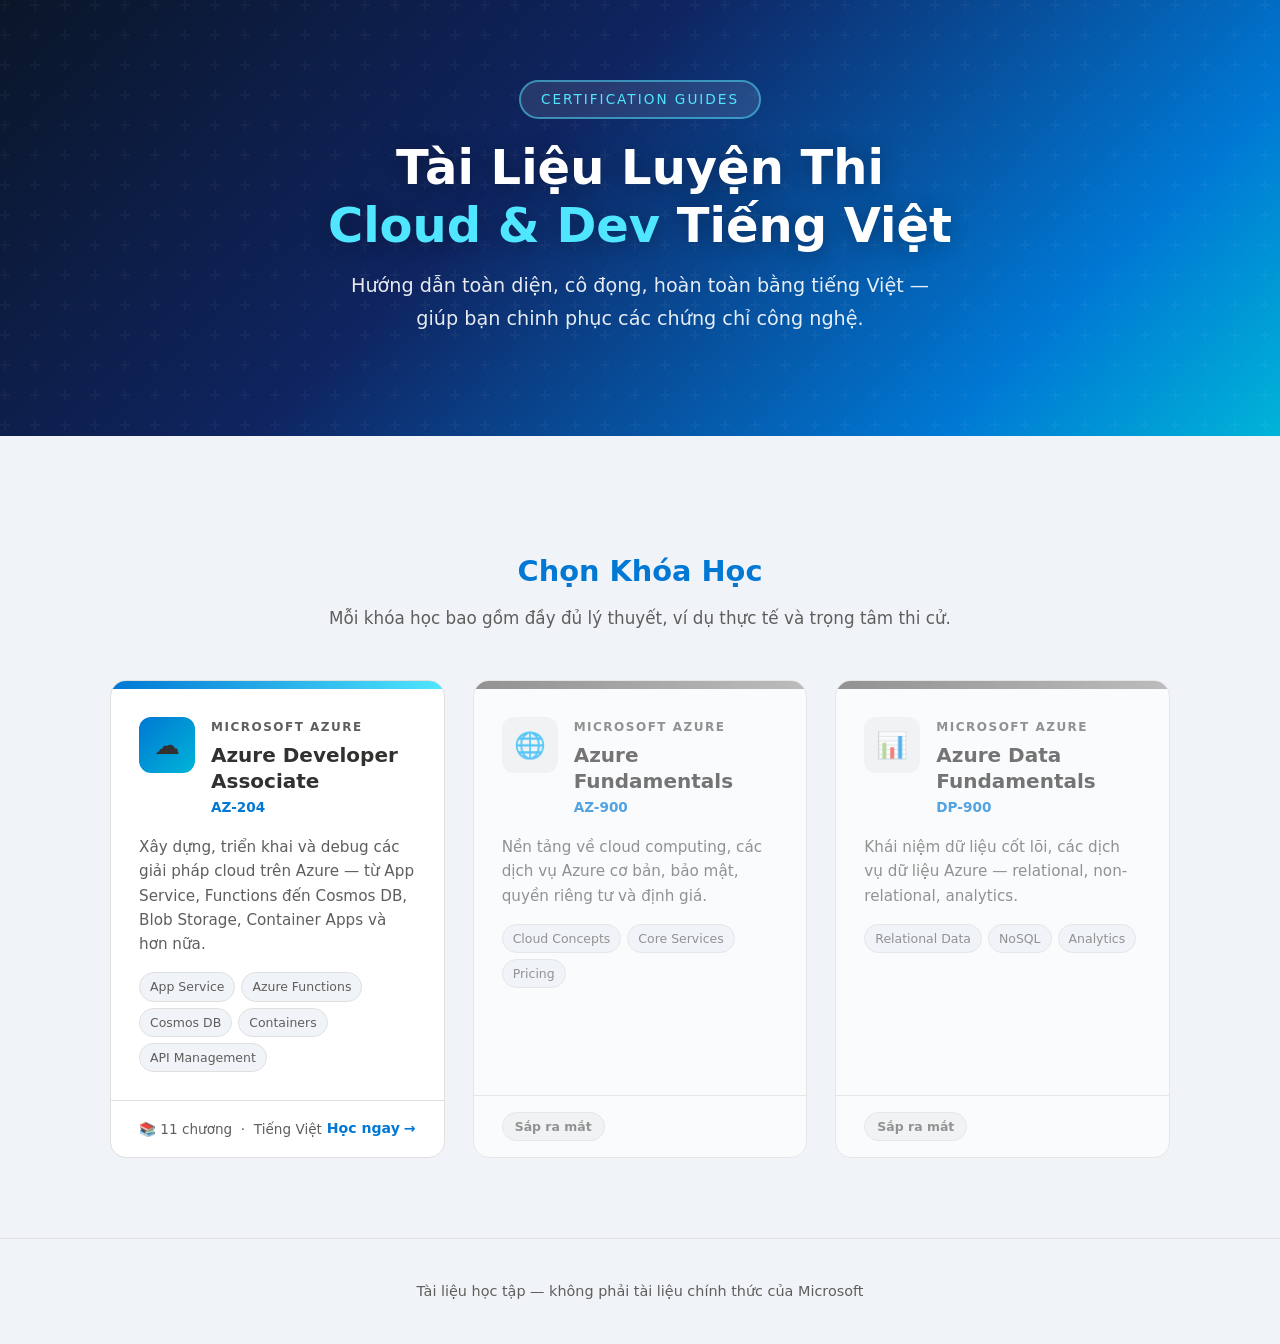
==== index.html @ 27ec018d "feat: add root index page and az-204 course content - Add root index.html as course hub with links t" ====
<!DOCTYPE html>
<html lang="vi">
<head>
<meta charset="UTF-8">
<meta name="viewport" content="width=device-width, initial-scale=1.0">
<title>Cloud & Dev Certification Guides – Tiếng Việt</title>
<style>
  :root {
    --primary: #0078d4;
    --secondary: #005a9e;
    --accent: #50e6ff;
    --bg: #f0f4f8;
    --card-bg: #ffffff;
    --text: #323130;
    --muted: #605e5c;
    --border: #e1dfdd;
  }
  * { box-sizing: border-box; margin: 0; padding: 0; }
  body { font-family: 'Segoe UI', system-ui, -apple-system, sans-serif; background: var(--bg); color: var(--text); line-height: 1.7; }

  /* ── HERO ── */
  .hero {
    background: linear-gradient(135deg, #0a1628 0%, #0f2460 40%, #0078d4 80%, #00b4d8 100%);
    color: white;
    padding: 80px 40px 100px;
    text-align: center;
    position: relative;
    overflow: hidden;
  }
  .hero::before {
    content: '';
    position: absolute; inset: 0;
    background: url("data:image/svg+xml,%3Csvg width='60' height='60' viewBox='0 0 60 60' xmlns='http://www.w3.org/2000/svg'%3E%3Cg fill='none' fill-rule='evenodd'%3E%3Cg fill='%23ffffff' fill-opacity='0.03'%3E%3Cpath d='M36 34v-4h-2v4h-4v2h4v4h2v-4h4v-2h-4zm0-30V0h-2v4h-4v2h4v4h2V6h4V4h-4zM6 34v-4H4v4H0v2h4v4h2v-4h4v-2H6zM6 4V0H4v4H0v2h4v4h2V6h4V4H6z'/%3E%3C/g%3E%3C/g%3E%3C/svg%3E");
  }
  .hero-content { position: relative; z-index: 1; }
  .site-badge {
    display: inline-block;
    background: rgba(255,255,255,0.1);
    border: 2px solid rgba(80,230,255,0.5);
    border-radius: 50px;
    padding: 6px 20px;
    font-size: 0.85rem;
    letter-spacing: 2px;
    text-transform: uppercase;
    margin-bottom: 20px;
    color: var(--accent);
  }
  .hero h1 {
    font-size: 3rem;
    font-weight: 700;
    margin-bottom: 16px;
    line-height: 1.2;
    text-shadow: 0 2px 20px rgba(0,0,0,0.3);
  }
  .hero h1 span { color: var(--accent); }
  .hero p {
    font-size: 1.2rem;
    opacity: 0.9;
    max-width: 600px;
    margin: 0 auto;
  }

  /* ── WAVE ── */
  .wave-divider { margin-top: -2px; background: var(--bg); }
  .wave-divider svg { display: block; }

  /* ── CONTAINER ── */
  .container { max-width: 1100px; margin: 0 auto; padding: 0 20px; }

  /* ── SECTION ── */
  .courses-section { padding: 60px 0 80px; }
  .section-title {
    text-align: center;
    margin-bottom: 48px;
  }
  .section-title h2 {
    font-size: 1.8rem;
    color: var(--primary);
    margin-bottom: 8px;
  }
  .section-title p { color: var(--muted); font-size: 1.05rem; }

  /* ── COURSE GRID ── */
  .course-grid {
    display: grid;
    grid-template-columns: repeat(auto-fill, minmax(320px, 1fr));
    gap: 28px;
  }

  /* ── COURSE CARD ── */
  .course-card {
    background: var(--card-bg);
    border-radius: 16px;
    border: 1px solid var(--border);
    text-decoration: none;
    color: var(--text);
    display: flex;
    flex-direction: column;
    transition: transform 0.2s, box-shadow 0.2s, border-color 0.2s;
    overflow: hidden;
  }
  .course-card:hover {
    transform: translateY(-4px);
    box-shadow: 0 12px 40px rgba(0,120,212,0.15);
    border-color: var(--primary);
  }

  .card-banner {
    height: 8px;
  }
  .banner-azure  { background: linear-gradient(90deg, #0078d4, #50e6ff); }
  .banner-coming { background: linear-gradient(90deg, #605e5c, #a19f9d); }

  .card-body {
    padding: 28px;
    flex: 1;
    display: flex;
    flex-direction: column;
    gap: 16px;
  }

  .card-header-row {
    display: flex;
    align-items: flex-start;
    gap: 16px;
  }
  .card-icon {
    width: 56px; height: 56px;
    border-radius: 12px;
    display: flex; align-items: center; justify-content: center;
    font-size: 1.6rem;
    flex-shrink: 0;
  }
  .icon-azure  { background: linear-gradient(135deg, #0078d4, #00b4d8); }
  .icon-coming { background: #f3f2f1; }

  .card-info { flex: 1; }
  .card-provider {
    font-size: 0.75rem;
    font-weight: 600;
    text-transform: uppercase;
    letter-spacing: 1.5px;
    color: var(--muted);
    margin-bottom: 4px;
  }
  .card-title {
    font-size: 1.25rem;
    font-weight: 700;
    color: var(--text);
    line-height: 1.3;
  }
  .card-code {
    font-size: 0.85rem;
    color: var(--primary);
    font-weight: 600;
    margin-top: 2px;
  }

  .card-desc {
    font-size: 0.95rem;
    color: var(--muted);
    line-height: 1.6;
  }

  .card-tags {
    display: flex;
    flex-wrap: wrap;
    gap: 6px;
  }
  .tag {
    background: #f0f4f8;
    border: 1px solid var(--border);
    border-radius: 20px;
    padding: 3px 10px;
    font-size: 0.78rem;
    color: var(--muted);
  }

  .card-footer {
    padding: 16px 28px;
    border-top: 1px solid var(--border);
    display: flex;
    justify-content: space-between;
    align-items: center;
  }
  .card-stats { font-size: 0.85rem; color: var(--muted); }
  .card-cta {
    font-size: 0.88rem;
    font-weight: 600;
    color: var(--primary);
    display: flex;
    align-items: center;
    gap: 4px;
  }
  .card-cta .arrow { transition: transform 0.2s; }
  .course-card:hover .card-cta .arrow { transform: translateX(4px); }

  /* Coming soon state */
  .course-card.coming-soon {
    opacity: 0.65;
    cursor: default;
    pointer-events: none;
  }
  .badge-soon {
    display: inline-block;
    background: #f3f2f1;
    border: 1px solid var(--border);
    border-radius: 20px;
    padding: 3px 12px;
    font-size: 0.78rem;
    color: var(--muted);
    font-weight: 600;
  }

  /* ── FOOTER ── */
  footer {
    text-align: center;
    padding: 40px 20px;
    color: var(--muted);
    font-size: 0.9rem;
    border-top: 1px solid var(--border);
  }

  @media (max-width: 600px) {
    .hero h1 { font-size: 2rem; }
    .hero { padding: 60px 20px 80px; }
  }
</style>
</head>
<body>

<div class="hero">
  <div class="hero-content">
    <div class="site-badge">Certification Guides</div>
    <h1>Tài Liệu Luyện Thi<br><span>Cloud & Dev</span> Tiếng Việt</h1>
    <p>Hướng dẫn toàn diện, cô đọng, hoàn toàn bằng tiếng Việt — giúp bạn chinh phục các chứng chỉ công nghệ.</p>
  </div>
</div>

<div class="wave-divider">
  <svg viewBox="0 0 1440 60" xmlns="http://www.w3.org/2000/svg">
    <path d="M0,30 C240,60 480,0 720,30 C960,60 1200,0 1440,30 L1440,60 L0,60 Z" fill="#f0f4f8"/>
  </svg>
</div>

<section class="courses-section">
  <div class="container">
    <div class="section-title">
      <h2>Chọn Khóa Học</h2>
      <p>Mỗi khóa học bao gồm đầy đủ lý thuyết, ví dụ thực tế và trọng tâm thi cử.</p>
    </div>

    <div class="course-grid">

      <!-- AZ-204 -->
      <a href="az-204/index.html" class="course-card">
        <div class="card-banner banner-azure"></div>
        <div class="card-body">
          <div class="card-header-row">
            <div class="card-icon icon-azure">☁️</div>
            <div class="card-info">
              <div class="card-provider">Microsoft Azure</div>
              <div class="card-title">Azure Developer Associate</div>
              <div class="card-code">AZ-204</div>
            </div>
          </div>
          <p class="card-desc">Xây dựng, triển khai và debug các giải pháp cloud trên Azure — từ App Service, Functions đến Cosmos DB, Blob Storage, Container Apps và hơn nữa.</p>
          <div class="card-tags">
            <span class="tag">App Service</span>
            <span class="tag">Azure Functions</span>
            <span class="tag">Cosmos DB</span>
            <span class="tag">Containers</span>
            <span class="tag">API Management</span>
          </div>
        </div>
        <div class="card-footer">
          <span class="card-stats">📚 11 chương &nbsp;·&nbsp; Tiếng Việt</span>
          <span class="card-cta">Học ngay <span class="arrow">→</span></span>
        </div>
      </a>

      <!-- Placeholder: AZ-900 -->
      <div class="course-card coming-soon">
        <div class="card-banner banner-coming"></div>
        <div class="card-body">
          <div class="card-header-row">
            <div class="card-icon icon-coming">🌐</div>
            <div class="card-info">
              <div class="card-provider">Microsoft Azure</div>
              <div class="card-title">Azure Fundamentals</div>
              <div class="card-code">AZ-900</div>
            </div>
          </div>
          <p class="card-desc">Nền tảng về cloud computing, các dịch vụ Azure cơ bản, bảo mật, quyền riêng tư và định giá.</p>
          <div class="card-tags">
            <span class="tag">Cloud Concepts</span>
            <span class="tag">Core Services</span>
            <span class="tag">Pricing</span>
          </div>
        </div>
        <div class="card-footer">
          <span class="badge-soon">Sắp ra mắt</span>
        </div>
      </div>

      <!-- Placeholder: DP-900 -->
      <div class="course-card coming-soon">
        <div class="card-banner banner-coming"></div>
        <div class="card-body">
          <div class="card-header-row">
            <div class="card-icon icon-coming">📊</div>
            <div class="card-info">
              <div class="card-provider">Microsoft Azure</div>
              <div class="card-title">Azure Data Fundamentals</div>
              <div class="card-code">DP-900</div>
            </div>
          </div>
          <p class="card-desc">Khái niệm dữ liệu cốt lõi, các dịch vụ dữ liệu Azure — relational, non-relational, analytics.</p>
          <div class="card-tags">
            <span class="tag">Relational Data</span>
            <span class="tag">NoSQL</span>
            <span class="tag">Analytics</span>
          </div>
        </div>
        <div class="card-footer">
          <span class="badge-soon">Sắp ra mắt</span>
        </div>
      </div>

    </div>
  </div>
</section>

<footer>
  Tài liệu học tập &mdash; không phải tài liệu chính thức của Microsoft
</footer>

</body>
</html>
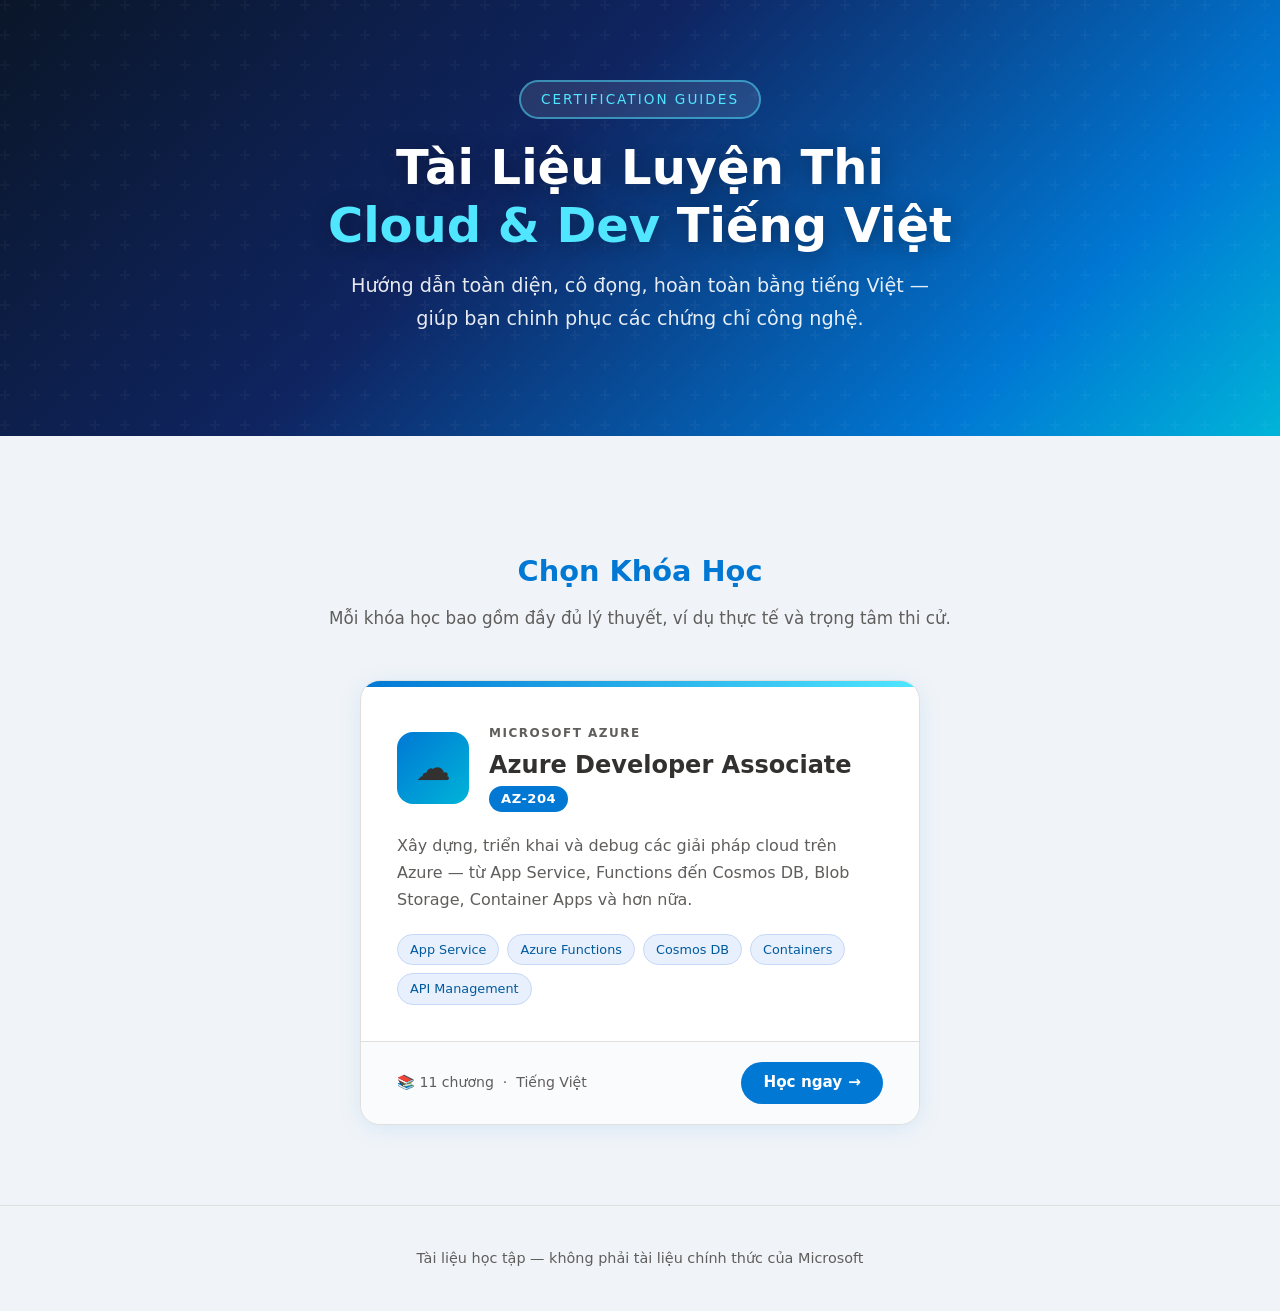
==== commit ea5c2bc6: "refactor: replace ASCII diagram with visual arch cards and clean up index page - az-204/index.html: " ====
--- a/index.html
+++ b/index.html
@@ -80,17 +80,16 @@
   }
   .section-title p { color: var(--muted); font-size: 1.05rem; }
 
-  /* ── COURSE GRID ── */
-  .course-grid {
-    display: grid;
-    grid-template-columns: repeat(auto-fill, minmax(320px, 1fr));
-    gap: 28px;
+  /* ── FEATURED CARD WRAPPER ── */
+  .featured-wrap {
+    display: flex;
+    justify-content: center;
   }
 
   /* ── COURSE CARD ── */
   .course-card {
     background: var(--card-bg);
-    border-radius: 16px;
+    border-radius: 20px;
     border: 1px solid var(--border);
     text-decoration: none;
     color: var(--text);
@@ -98,41 +97,40 @@
     flex-direction: column;
     transition: transform 0.2s, box-shadow 0.2s, border-color 0.2s;
     overflow: hidden;
+    width: 100%;
+    max-width: 560px;
+    box-shadow: 0 4px 24px rgba(0,120,212,0.10);
   }
   .course-card:hover {
-    transform: translateY(-4px);
-    box-shadow: 0 12px 40px rgba(0,120,212,0.15);
+    transform: translateY(-5px);
+    box-shadow: 0 16px 48px rgba(0,120,212,0.18);
     border-color: var(--primary);
   }
 
-  .card-banner {
-    height: 8px;
-  }
-  .banner-azure  { background: linear-gradient(90deg, #0078d4, #50e6ff); }
-  .banner-coming { background: linear-gradient(90deg, #605e5c, #a19f9d); }
+  .card-banner { height: 6px; }
+  .banner-azure { background: linear-gradient(90deg, #0078d4, #50e6ff); }
 
   .card-body {
-    padding: 28px;
+    padding: 36px;
     flex: 1;
     display: flex;
     flex-direction: column;
-    gap: 16px;
+    gap: 20px;
   }
 
   .card-header-row {
     display: flex;
-    align-items: flex-start;
-    gap: 16px;
+    align-items: center;
+    gap: 20px;
   }
   .card-icon {
-    width: 56px; height: 56px;
-    border-radius: 12px;
+    width: 72px; height: 72px;
+    border-radius: 16px;
     display: flex; align-items: center; justify-content: center;
-    font-size: 1.6rem;
+    font-size: 2.2rem;
     flex-shrink: 0;
   }
-  .icon-azure  { background: linear-gradient(135deg, #0078d4, #00b4d8); }
-  .icon-coming { background: #f3f2f1; }
+  .icon-azure { background: linear-gradient(135deg, #0078d4, #00b4d8); }
 
   .card-info { flex: 1; }
   .card-provider {
@@ -141,76 +139,74 @@
     text-transform: uppercase;
     letter-spacing: 1.5px;
     color: var(--muted);
-    margin-bottom: 4px;
+    margin-bottom: 6px;
   }
   .card-title {
-    font-size: 1.25rem;
+    font-size: 1.5rem;
     font-weight: 700;
     color: var(--text);
-    line-height: 1.3;
+    line-height: 1.25;
   }
   .card-code {
-    font-size: 0.85rem;
-    color: var(--primary);
-    font-weight: 600;
-    margin-top: 2px;
+    display: inline-block;
+    margin-top: 6px;
+    font-size: 0.82rem;
+    font-weight: 700;
+    color: white;
+    background: var(--primary);
+    border-radius: 20px;
+    padding: 2px 12px;
+    letter-spacing: 0.5px;
   }
 
   .card-desc {
-    font-size: 0.95rem;
+    font-size: 1rem;
     color: var(--muted);
-    line-height: 1.6;
+    line-height: 1.7;
   }
 
   .card-tags {
     display: flex;
     flex-wrap: wrap;
-    gap: 6px;
+    gap: 8px;
   }
   .tag {
-    background: #f0f4f8;
-    border: 1px solid var(--border);
+    background: #e8f0fe;
+    border: 1px solid #c5d8f5;
     border-radius: 20px;
-    padding: 3px 10px;
-    font-size: 0.78rem;
-    color: var(--muted);
+    padding: 4px 12px;
+    font-size: 0.8rem;
+    color: var(--secondary);
+    font-weight: 500;
   }
 
   .card-footer {
-    padding: 16px 28px;
+    padding: 20px 36px;
     border-top: 1px solid var(--border);
     display: flex;
     justify-content: space-between;
     align-items: center;
-  }
-  .card-stats { font-size: 0.85rem; color: var(--muted); }
+    background: #fafbfd;
+  }
+  .card-stats { font-size: 0.88rem; color: var(--muted); }
   .card-cta {
-    font-size: 0.88rem;
-    font-weight: 600;
-    color: var(--primary);
+    font-size: 0.95rem;
+    font-weight: 700;
+    color: white;
+    background: var(--primary);
+    border-radius: 24px;
+    padding: 8px 22px;
     display: flex;
     align-items: center;
-    gap: 4px;
+    gap: 6px;
+    transition: background 0.2s, transform 0.2s;
+  }
+  .course-card:hover .card-cta {
+    background: var(--secondary);
+    transform: translateX(2px);
   }
   .card-cta .arrow { transition: transform 0.2s; }
-  .course-card:hover .card-cta .arrow { transform: translateX(4px); }
-
-  /* Coming soon state */
-  .course-card.coming-soon {
-    opacity: 0.65;
-    cursor: default;
-    pointer-events: none;
-  }
-  .badge-soon {
-    display: inline-block;
-    background: #f3f2f1;
-    border: 1px solid var(--border);
-    border-radius: 20px;
-    padding: 3px 12px;
-    font-size: 0.78rem;
-    color: var(--muted);
-    font-weight: 600;
-  }
+  .course-card:hover .card-cta .arrow { transform: translateX(3px); }
 
   /* ── FOOTER ── */
   footer {
@@ -250,7 +246,7 @@
       <p>Mỗi khóa học bao gồm đầy đủ lý thuyết, ví dụ thực tế và trọng tâm thi cử.</p>
     </div>
 
-    <div class="course-grid">
+    <div class="featured-wrap">
 
       <!-- AZ-204 -->
       <a href="az-204/index.html" class="course-card">
@@ -279,53 +275,6 @@
         </div>
       </a>
 
-      <!-- Placeholder: AZ-900 -->
-      <div class="course-card coming-soon">
-        <div class="card-banner banner-coming"></div>
-        <div class="card-body">
-          <div class="card-header-row">
-            <div class="card-icon icon-coming">🌐</div>
-            <div class="card-info">
-              <div class="card-provider">Microsoft Azure</div>
-              <div class="card-title">Azure Fundamentals</div>
-              <div class="card-code">AZ-900</div>
-            </div>
-          </div>
-          <p class="card-desc">Nền tảng về cloud computing, các dịch vụ Azure cơ bản, bảo mật, quyền riêng tư và định giá.</p>
-          <div class="card-tags">
-            <span class="tag">Cloud Concepts</span>
-            <span class="tag">Core Services</span>
-            <span class="tag">Pricing</span>
-          </div>
-        </div>
-        <div class="card-footer">
-          <span class="badge-soon">Sắp ra mắt</span>
-        </div>
-      </div>
-
-      <!-- Placeholder: DP-900 -->
-      <div class="course-card coming-soon">
-        <div class="card-banner banner-coming"></div>
-        <div class="card-body">
-          <div class="card-header-row">
-            <div class="card-icon icon-coming">📊</div>
-            <div class="card-info">
-              <div class="card-provider">Microsoft Azure</div>
-              <div class="card-title">Azure Data Fundamentals</div>
-              <div class="card-code">DP-900</div>
-            </div>
-          </div>
-          <p class="card-desc">Khái niệm dữ liệu cốt lõi, các dịch vụ dữ liệu Azure — relational, non-relational, analytics.</p>
-          <div class="card-tags">
-            <span class="tag">Relational Data</span>
-            <span class="tag">NoSQL</span>
-            <span class="tag">Analytics</span>
-          </div>
-        </div>
-        <div class="card-footer">
-          <span class="badge-soon">Sắp ra mắt</span>
-        </div>
-      </div>
 
     </div>
   </div>
